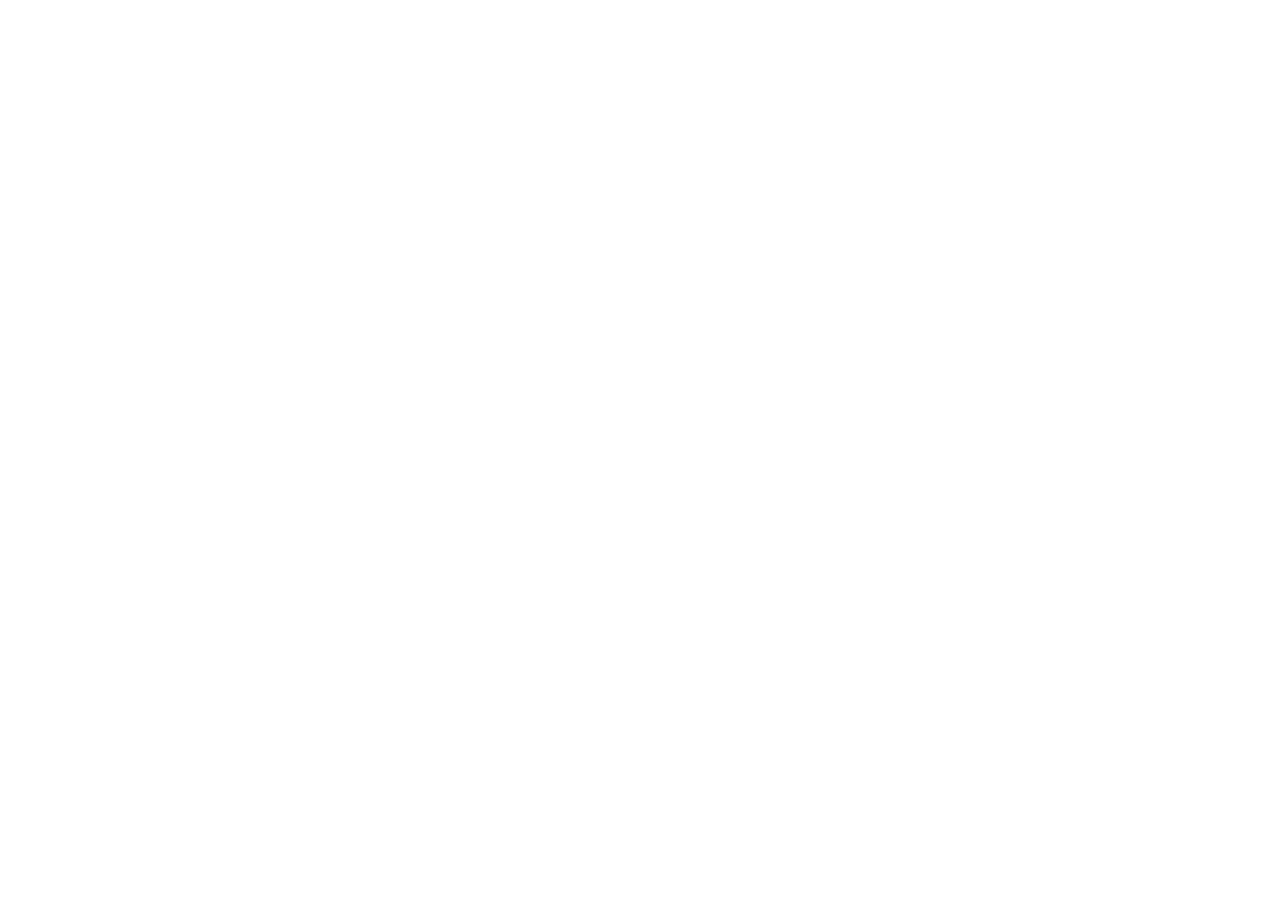
==== index.html @ df26342b "Add files via upload" ====
<!DOCTYPE html><html><head><meta charset="utf-8"><meta name="robots" content="noindex"><title>Content Manager</title></head><body>
<script src="https://unpkg.com/decap-cms@^3.0.0/dist/decap-cms.js"></script>
<script src="https://identity.netlify.com/v1/netlify-identity-widget.js"></script></body></html>
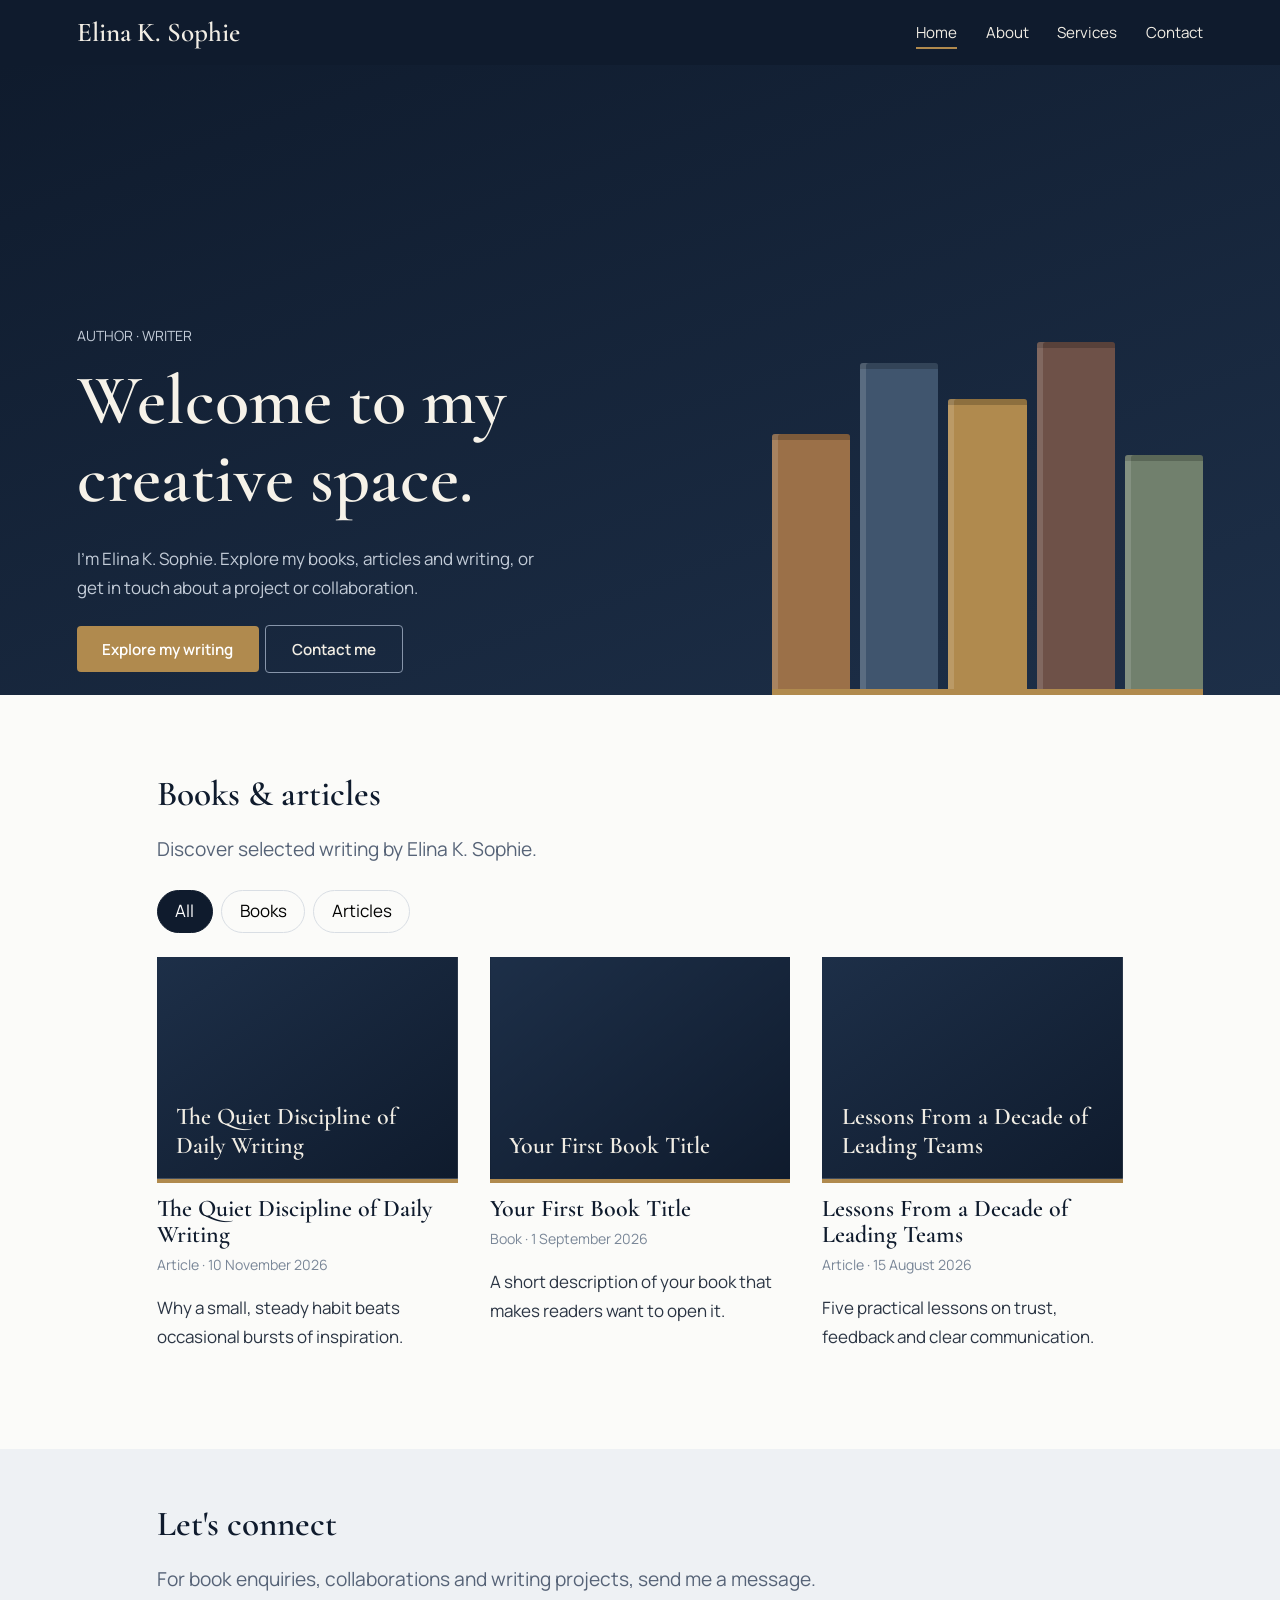
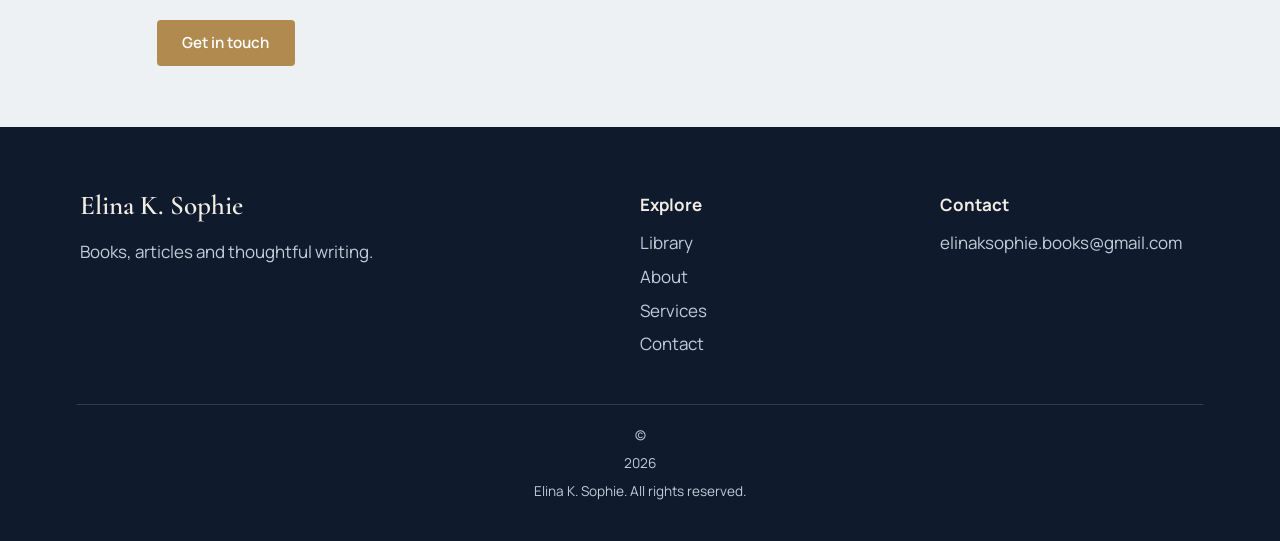
==== commit e5c10dca: "Set public homepage branding to Elina K. Sophie" ====
--- a/index.html
+++ b/index.html
@@ -1,3 +1,41 @@
-<!DOCTYPE html><html><head><meta charset="utf-8"><meta name="robots" content="noindex"><title>Content Manager</title></head><body>
-<script src="https://unpkg.com/decap-cms@^3.0.0/dist/decap-cms.js"></script>
-<script src="https://identity.netlify.com/v1/netlify-identity-widget.js"></script></body></html>
+<!DOCTYPE html>
+<html lang="en">
+<head>
+<meta charset="utf-8">
+<meta name="viewport" content="width=device-width,initial-scale=1">
+<title>Elina K. Sophie | Author &amp; Writer</title>
+<meta name="description" content="The official website of Elina K. Sophie — books, articles and thoughtful writing.">
+<meta name="author" content="Elina K. Sophie">
+<link rel="preconnect" href="https://fonts.googleapis.com">
+<link rel="preconnect" href="https://fonts.gstatic.com" crossorigin>
+<link href="https://fonts.googleapis.com/css2?family=Cormorant+Garamond:wght@500;600;700&family=Manrope:wght@400;500;600&display=swap" rel="stylesheet">
+<link rel="stylesheet" href="css/style.css">
+</head>
+<body>
+<header class="nav">
+<a class="logo" href="index.html">Elina K. Sophie</a>
+<button class="burger" aria-label="Menu" onclick="document.body.classList.toggle('open')">Menu</button>
+<nav><a class="on" href="index.html">Home</a><a href="about.html">About</a><a href="services.html">Services</a><a href="contact.html">Contact</a></nav>
+</header>
+<main>
+<section class="hero">
+<div>
+<p class="meta">AUTHOR · WRITER</p>
+<h1>Welcome to my creative space.</h1>
+<p>I'm Elina K. Sophie. Explore my books, articles and writing, or get in touch about a project or collaboration.</p>
+<p><a class="btn" href="#library">Explore my writing</a><a class="btn ghost" href="contact.html">Contact me</a></p>
+</div>
+<div class="shelf" aria-hidden="true"><i style="--h:72%;--c:#9b7048"></i><i style="--h:92%;--c:#40556e"></i><i style="--h:82%;--c:#b08a4e"></i><i style="--h:98%;--c:#6e5148"></i><i style="--h:66%;--c:#71806d"></i></div>
+</section>
+<section class="wrap" id="library">
+<h2>Books &amp; articles</h2>
+<p class="lead">Discover selected writing by Elina K. Sophie.</p>
+<div class="filters"><button class="on" data-f="all">All</button><button data-f="Book">Books</button><button data-f="Article">Articles</button></div>
+<div class="grid" id="posts"><p>Loading the library…</p></div>
+</section>
+<section class="band"><div class="wrap"><h2>Let's connect</h2><p class="lead">For book enquiries, collaborations and writing projects, send me a message.</p><a class="btn" href="contact.html">Get in touch</a></div></section>
+</main>
+<footer><div class="fgrid"><div><p class="logo">Elina K. Sophie</p><p>Books, articles and thoughtful writing.</p></div><div><h4>Explore</h4><a href="#library">Library</a><a href="about.html">About</a><a href="services.html">Services</a><a href="contact.html">Contact</a></div><div><h4>Contact</h4><a href="mailto:elinaksophie.books@gmail.com">elinaksophie.books@gmail.com</a></div></div><p class="copy">&copy; <span id="yr"></span> Elina K. Sophie. All rights reserved.</p></footer>
+<script src="js/main.js"></script>
+</body>
+</html>
--- a/css/style.css
+++ b/css/style.css
@@ -0,0 +1,33 @@
+:root{--ink:#0f1b2d;--navy:#1d2f48;--brass:#b08a4e;--mist:#eef1f4;--text:#2b3544;--bg:#fbfbf9;--line:#d9dee4}
+*{box-sizing:border-box}html{scroll-behavior:smooth}
+body{margin:0;font:400 17px/1.7 Manrope,system-ui,sans-serif;color:var(--text);background:var(--bg)}
+h1,h2,h3,.logo{font-family:'Cormorant Garamond',Georgia,serif;color:var(--ink);line-height:1.1;font-weight:600}
+h1{font-size:clamp(2.4rem,6vw,4.4rem);margin:.2em 0 .4em}h2{font-size:2.2rem;margin:0 0 .3em}h3{font-size:1.5rem;margin:.2em 0}
+a{color:inherit}:focus-visible{outline:2px solid var(--brass);outline-offset:3px}
+.nav{display:flex;justify-content:space-between;align-items:center;padding:1.1rem 6vw;background:var(--ink);position:sticky;top:0;z-index:5}
+.nav .logo,.nav nav a{color:#f1ede4;text-decoration:none}.logo{font-size:1.7rem}
+.nav nav a{margin-left:1.8rem;font-size:.95rem;padding-bottom:4px;border-bottom:2px solid transparent}.nav nav a:hover,.nav nav a.on{border-color:var(--brass)}
+.burger{display:none;background:none;border:1px solid #6b7a90;color:#f1ede4;padding:.3rem .8rem;border-radius:4px}
+.hero{display:grid;grid-template-columns:1.2fr .8fr;gap:3rem;align-items:end;background:linear-gradient(160deg,var(--ink),var(--navy));padding:6rem 6vw 0;min-height:70vh}
+.hero h1{color:#f6f2e9;max-width:14ch}.hero p{color:#c3ccd8;max-width:46ch}
+.shelf{display:flex;align-items:flex-end;gap:10px;height:360px;border-bottom:6px solid var(--brass)}
+.shelf i{flex:1;height:var(--h);background:var(--c);border-radius:3px 3px 0 0;box-shadow:inset 6px 0 0 #ffffff22,inset 0 20px 0 -14px #00000033}
+.btn{display:inline-block;background:var(--brass);color:#fff;padding:.8rem 1.6rem;border:0;border-radius:4px;text-decoration:none;font:600 .95rem Manrope;cursor:pointer;margin:.3rem .4rem .3rem 0}
+.btn:hover{background:#8f6e3b}.btn.ghost{background:none;border:1px solid #8795aa;color:#f1ede4}
+.wrap{max-width:1120px;margin:0 auto;padding:5rem 6vw}.narrow{max-width:760px}.lead{font-size:1.2rem;color:#566377}
+.filters{margin:1.5rem 0}.filters button{background:none;border:1px solid var(--line);padding:.4rem 1.1rem;border-radius:99px;margin-right:.5rem;cursor:pointer;font:inherit}.filters .on{background:var(--ink);color:#fff;border-color:var(--ink)}
+.grid{display:grid;grid-template-columns:repeat(auto-fill,minmax(280px,1fr));gap:2rem}.three{grid-template-columns:repeat(auto-fit,minmax(290px,1fr))}
+.post{cursor:pointer}.cover{aspect-ratio:4/3;background:linear-gradient(145deg,var(--navy),var(--ink));display:flex;align-items:end;padding:1.2rem;color:#f1ede4;font:600 1.5rem 'Cormorant Garamond',serif;border-bottom:4px solid var(--brass);background-size:cover;background-position:center}
+.post h3{margin-top:.8rem}.meta{color:#7a8798;font-size:.88rem;margin:0}
+.card{padding:1.8rem;border-left:3px solid var(--brass);background:var(--mist)}
+.band{background:var(--mist)}.band .wrap{padding:3.5rem 6vw}
+.inline{display:flex;gap:.6rem;flex-wrap:wrap}.inline input{flex:1;min-width:220px}
+input,textarea,select{width:100%;padding:.8rem;border:1px solid var(--line);border-radius:4px;font:inherit;background:#fff}
+.stack label{display:block;margin-bottom:1.1rem;font-weight:500}.stack input,.stack textarea,.stack select{margin-top:.3rem}
+.pic{background:var(--mist);border:1px dashed var(--brass);aspect-ratio:16/9;display:grid;place-items:center;margin:2rem 0;color:#7a8798;text-align:center}
+dialog{max-width:680px;width:92%;border:0;padding:2rem;border-radius:6px}dialog::backdrop{background:#0f1b2dcc}.x{float:right;border:0;background:none;cursor:pointer;font:inherit}
+footer{background:var(--ink);color:#c3ccd8;padding:4rem 6vw 1.5rem}.fgrid{display:grid;grid-template-columns:2fr 1fr 1fr;gap:2.5rem;max-width:1120px;margin:auto}
+footer .logo{color:#f1ede4;margin:0}footer h4{color:#f1ede4;margin:0 0 .6rem}footer a,footer span{display:block;text-decoration:none;margin:.3rem 0}footer a:hover{color:var(--brass)}
+.copy{text-align:center;border-top:1px solid #2b3d57;margin-top:2.5rem;padding-top:1.2rem;font-size:.85rem}
+@media(max-width:800px){.hero{grid-template-columns:1fr;padding-top:4rem}.shelf{height:200px}.fgrid{grid-template-columns:1fr}.burger{display:block}.nav nav{display:none;position:absolute;top:100%;left:0;right:0;background:var(--ink);padding:1rem 6vw}.open .nav nav{display:block}.nav nav a{display:block;margin:.8rem 0}}
+@media(prefers-reduced-motion:reduce){html{scroll-behavior:auto}}
